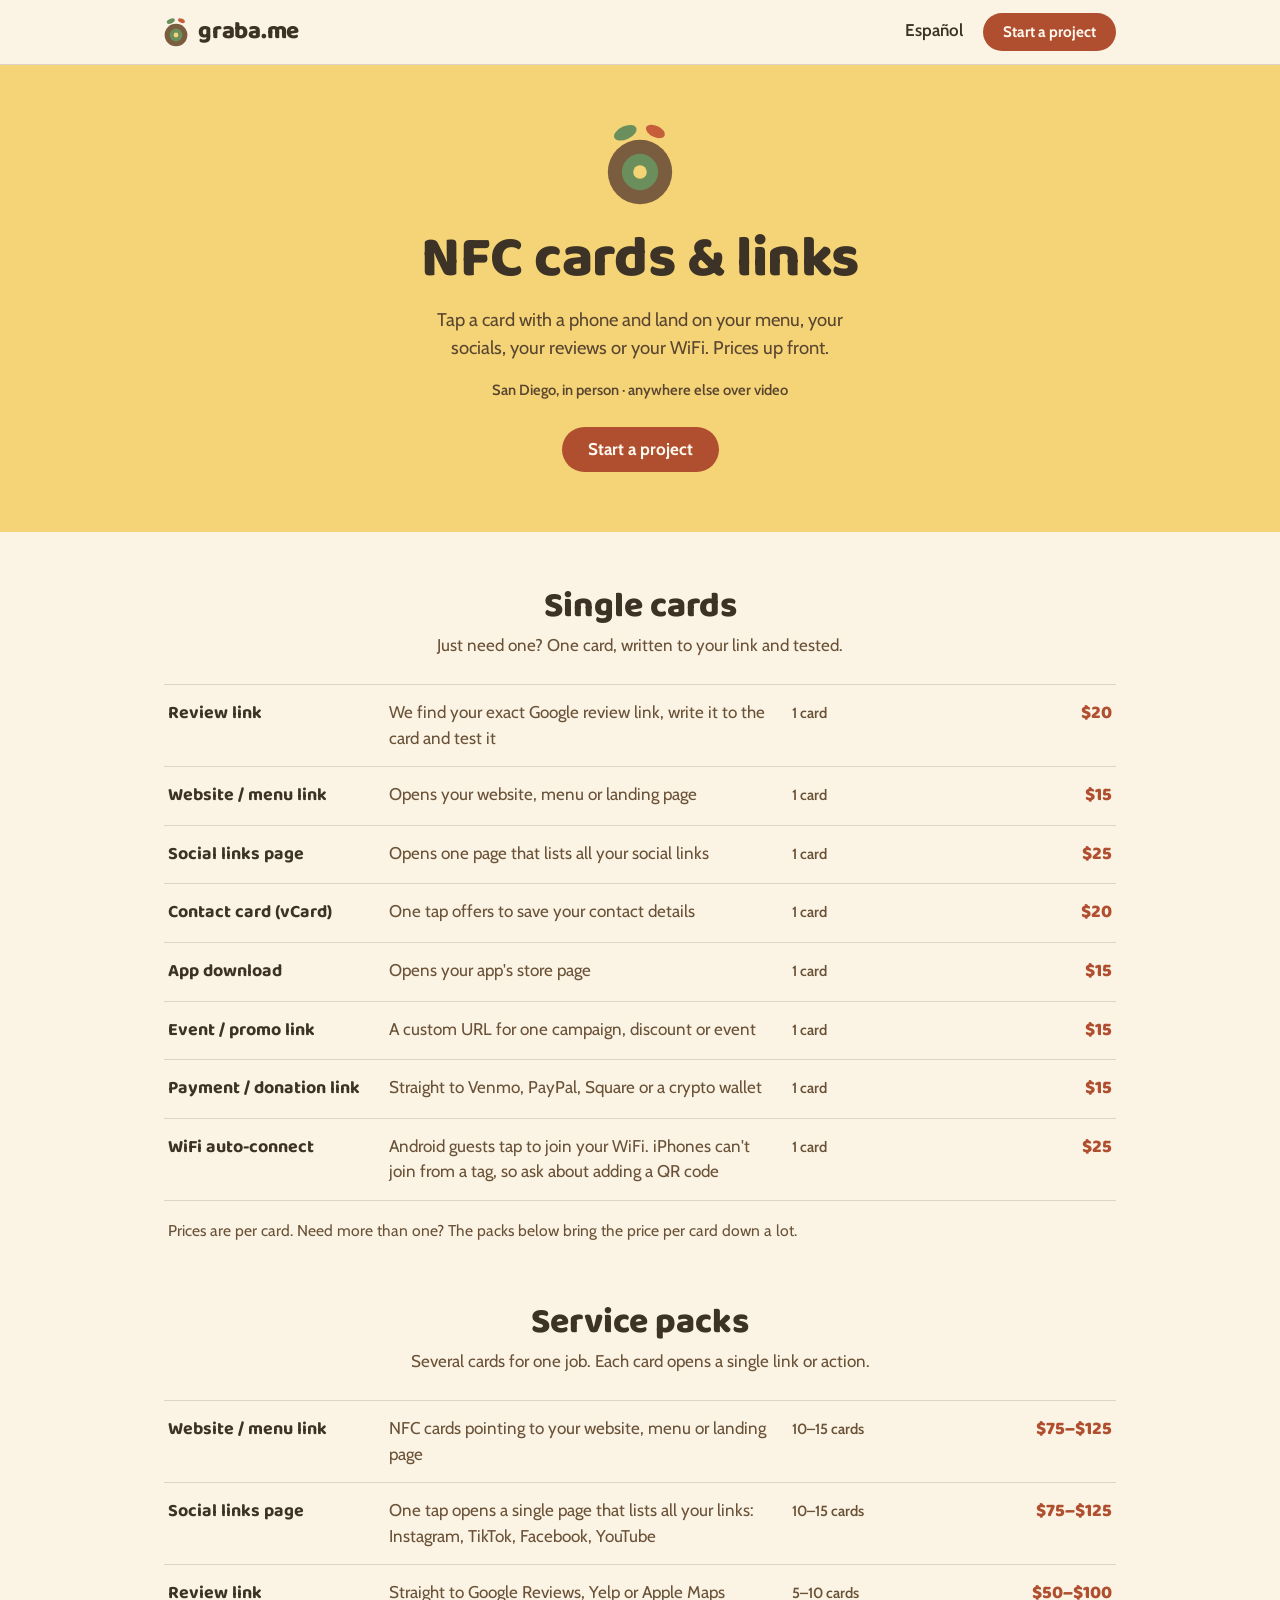
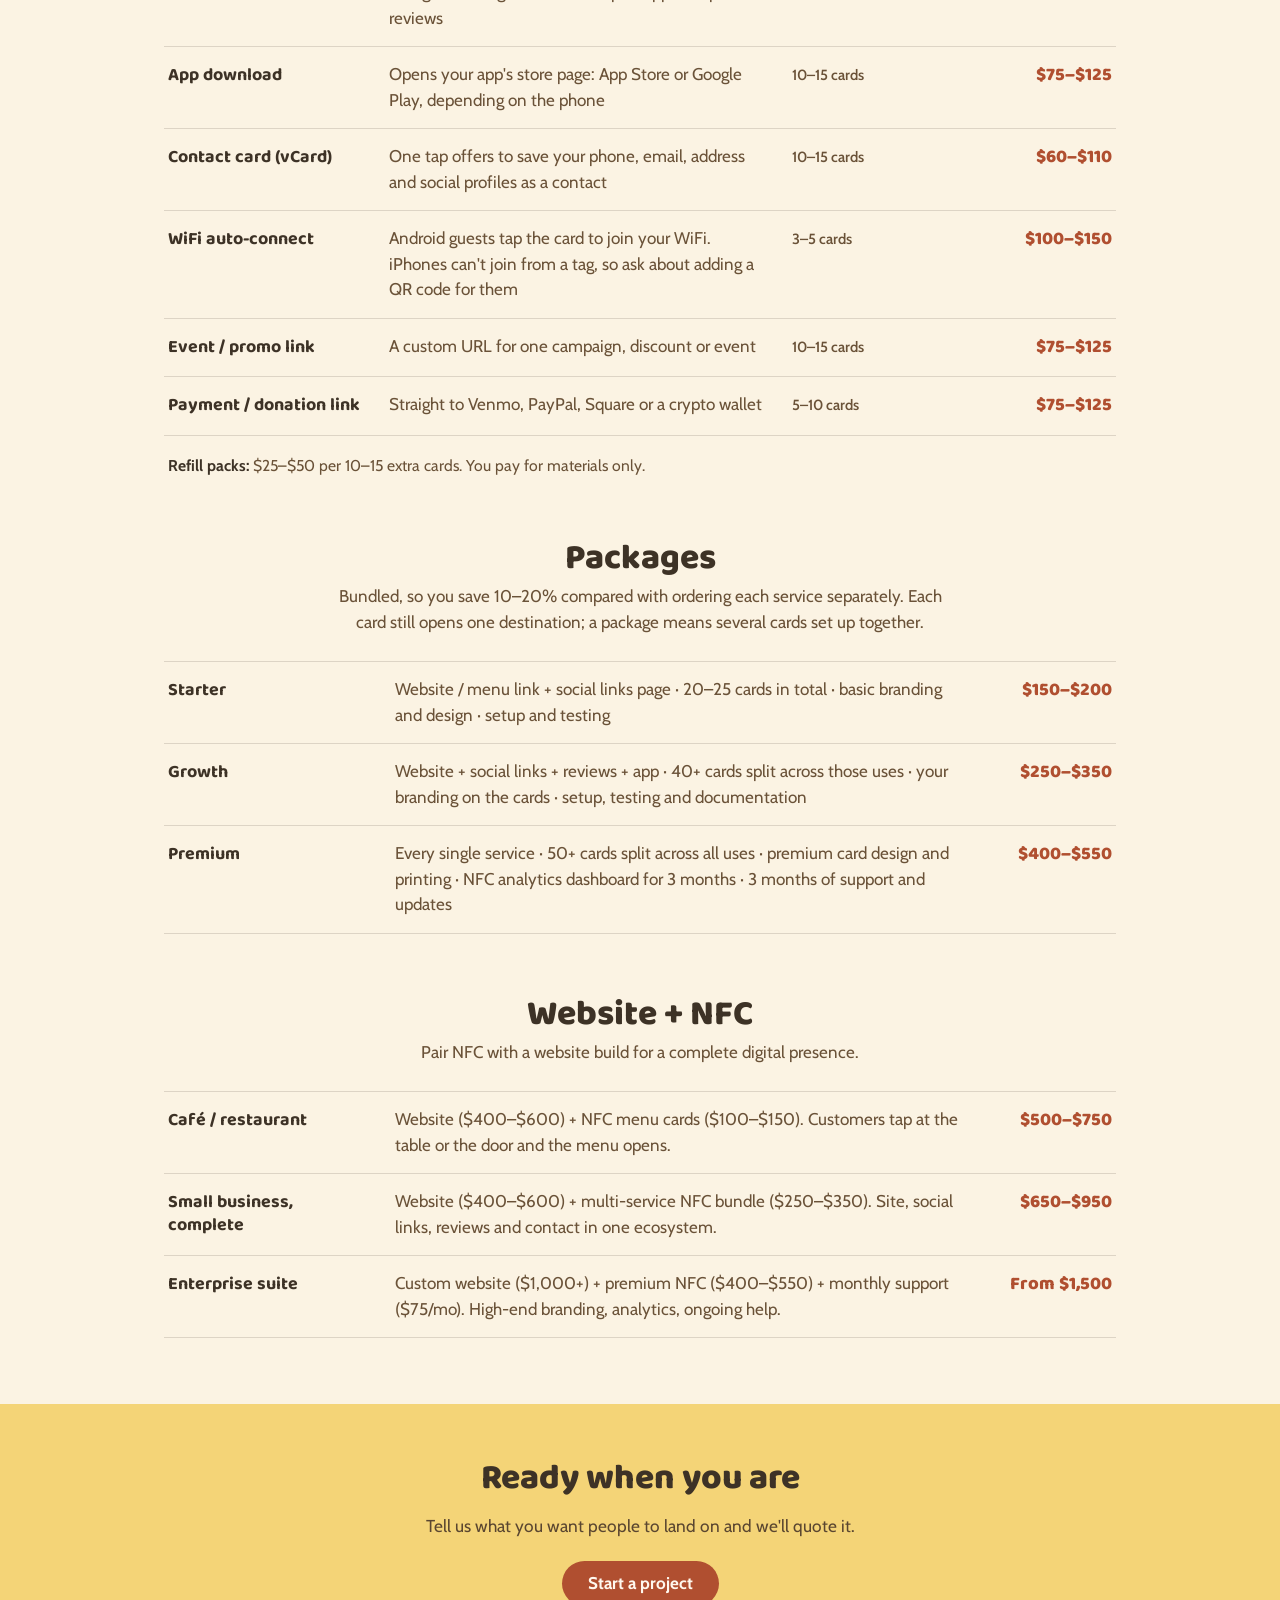
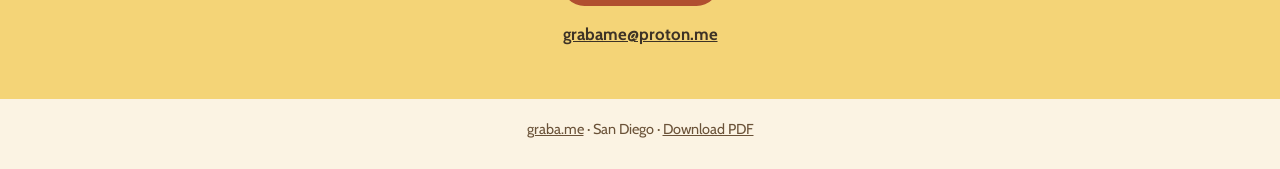
==== nfc/index.html @ 5c81afaf "Added nfc pages and other updates." ====
<!DOCTYPE html>
<html lang="en">
<head>
<meta charset="utf-8">
<meta name="viewport" content="width=device-width, initial-scale=1, viewport-fit=cover">
<title>graba.me — NFC cards &amp; links</title>
<style>
/* Fonts bundled locally (SIL Open Font License, see fonts/OFL-*.txt); no outside loads */
@font-face{font-family:"Baloo 2";font-style:normal;font-weight:400 800;font-display:swap;src:url("fonts/baloo2-latin.woff2") format("woff2")}
@font-face{font-family:"Cabin";font-style:normal;font-weight:400 700;font-display:swap;src:url("fonts/cabin-latin.woff2") format("woff2")}
</style>
<style>
:root{
  --cream:#fbf3e3; --yellow:#f4d477; --terra:#b04f30; --terra-dk:#8f3f26;
  --ink:#3d3226; --muted:#6a5238; --line:rgba(61,50,38,.16);
  --display:"Baloo 2","Poppins","Nunito","Trebuchet MS",system-ui,sans-serif;
  --body:"Cabin","Poppins","Nunito","Trebuchet MS",system-ui,sans-serif;
}
@media (prefers-color-scheme: dark){
  :root:not([data-theme="light"]){ --cream:#2a2219; --ink:#f6ead2; --muted:#d3bf9d; --line:rgba(246,234,210,.2); --terra:#e0845f; --terra-dk:#f0a283; }
}
*{box-sizing:border-box}
html{ background:var(--cream); -webkit-print-color-adjust:exact; print-color-adjust:exact; scroll-padding-top:env(safe-area-inset-top,0px);}
body{margin:0; background:var(--cream); color:var(--ink); font-family:var(--body); font-size:17px; line-height:1.5;
  padding-top:env(safe-area-inset-top,0px); padding-bottom:env(safe-area-inset-bottom,0px);}
a{color:inherit}
:focus-visible{outline:3px solid var(--terra); outline-offset:3px; border-radius:6px}
.wrap{max-width:1000px; margin:0 auto; padding:0 24px}
/* nav */
.nav{border-bottom:1px solid var(--line)}
.nav .wrap{display:flex; align-items:center; justify-content:space-between; gap:12px; min-height:64px}
.brand{display:flex; align-items:center; gap:10px; text-decoration:none; font-family:var(--display); font-weight:800; font-size:1.5rem; letter-spacing:-.01em}
.brand .logo{width:24px; height:auto}
.nav-actions{display:flex; align-items:center; gap:18px}
.langlink{font-weight:600; text-decoration:none; padding:6px 2px; border-bottom:2px solid transparent}
.langlink:hover{border-bottom-color:var(--terra)}
.btn{display:inline-block; background:var(--terra); color:#fff8ee; font-family:var(--body); font-weight:700; text-decoration:none; padding:13px 26px; border-radius:999px; line-height:1.1}
.btn:hover{background:var(--terra-dk)}
.btn.sm{padding:11px 20px; font-size:.95rem}
/* hero */
.hero{background:var(--yellow); color:#3d3226; text-align:center; padding:56px 0 60px}
.hero .logo{width:68px; height:auto; display:block; margin:0 auto 22px}
.hero h1{font-family:var(--display); font-weight:800; font-size:clamp(2.2rem,6.4vw,3.6rem); line-height:1.08; margin:0 auto 16px; letter-spacing:-.01em}
.hero p.lead{max-width:34ch; margin:0 auto 18px; font-size:1.15rem; color:#5a4630}
.hero .place{font-size:.92rem; font-weight:600; color:#5a4630; margin:0 0 26px}
/* sections */
section.block{padding:54px 0 6px}
section.block h2{font-family:var(--display); font-weight:800; font-size:clamp(1.7rem,4.6vw,2.2rem); text-align:center; margin:0 0 6px; line-height:1.15}
section.block .intro{text-align:center; color:var(--muted); margin:0 auto 26px; max-width:52ch}
.rows{border-top:1px solid var(--line)}
.row{display:grid; grid-template-columns:minmax(0,1.15fr) minmax(0,2.2fr) minmax(0,1fr) 7.8rem; column-gap:22px; align-items:baseline; padding:15px 4px; border-bottom:1px solid var(--line); break-inside:avoid}
.row.nometa{grid-template-columns:minmax(0,1.15fr) minmax(0,3.2fr) 7.8rem}
.row .n{font-family:var(--display); font-weight:700; font-size:1.12rem; line-height:1.25}
.row .d{color:var(--muted)}
.row .m{font-size:.92rem; color:var(--muted); font-weight:600}
.row .p{font-family:var(--display); font-weight:800; font-size:1.15rem; color:var(--terra); white-space:nowrap; text-align:right}
.note{break-inside:avoid; orphans:3; widows:3; margin:18px 4px 0; color:var(--muted); font-size:.98rem; max-width:70ch}
.note strong{color:var(--ink)}
/* closing */
.closing{background:var(--yellow); color:#3d3226; text-align:center; padding:48px 0 52px; margin-top:60px; break-inside:avoid}
.closing h2{font-family:var(--display); font-weight:800; font-size:clamp(1.7rem,4.6vw,2.2rem); margin:0 0 8px}
.closing p{margin:0 auto 22px; max-width:40ch; color:#5a4630; font-size:1.08rem}
.closing .mail{display:block; margin-top:16px; font-weight:700; font-size:1.05rem; color:#3d3226}
.foot{padding:20px 0 28px; text-align:center; font-size:.9rem; color:var(--muted)}
/* mobile: rows stack */
@media (max-width:700px){
  body{font-size:16px}
  .wrap{padding:0 18px}
  .nav .wrap{min-height:58px}
  .brand{font-size:1.3rem}
  .nav-actions{gap:12px}
  .nav .btn{display:none}
  .hero{padding:42px 0 46px}
  .row,.row.nometa{grid-template-columns:minmax(0,1fr) auto; row-gap:4px; padding:14px 2px}
  .row .d{grid-column:1 / -1; grid-row:2}
  .row .m{grid-column:1 / -1; grid-row:3; font-size:.88rem}
  .row .p{grid-column:2; grid-row:1}
  .row .m:empty{display:none}
}
/* screen: the spacer table is invisible plumbing */
.paper,.paper thead,.paper tfoot,.paper tbody,.paper tr,.paper td{display:block; padding:0; border:0; width:100%}
.paper .sp{display:none}
/* print / PDF */
@page{ size:Letter; margin:0 }
@media print{
  html,body{background:var(--cream)}
  .paper{display:table; border-collapse:collapse; width:100%}
  .paper thead{display:table-header-group}
  .paper tfoot{display:table-footer-group}
  .paper tbody{display:table-row-group}
  .paper tr{display:table-row}
  .paper td{display:table-cell}
  .paper .sp{display:block}
  .sp-top{height:12mm}
  .sp-bot{height:14mm}
  .row{padding:8px 4px}
  .row .n{font-size:1.02rem}
  .row .d{font-size:.95rem}
  .row .m{font-size:.85rem}
  .nav-actions{display:none}
  .nav .wrap{min-height:52px}
  .hero{padding:26px 0 30px}
  .hero .logo{width:60px; margin-bottom:16px}
  section.block{padding-top:26px}
  section.block h2{break-after:avoid}
  section.block .intro{break-after:avoid; break-inside:avoid; orphans:3; widows:3}
  .closing{margin-top:26px; padding:34px 0 38px}
  body{font-size:14.5px}
  .wrap{padding:0 34px}
  section.block .intro{margin-bottom:16px}
}
@media (prefers-reduced-motion:no-preference){ html{scroll-behavior:smooth} }
</style>
</head>
<body>
<table class="paper"><thead><tr><td><div class="sp sp-top"></div></td></tr></thead><tfoot><tr><td><div class="sp sp-bot"></div></td></tr></tfoot><tbody><tr><td>
<header class="nav"><div class="wrap">
  <a class="brand" href="../" id="top"><svg class="logo" viewBox="95 50 300 375" xmlns="http://www.w3.org/2000/svg" aria-hidden="true">
<ellipse cx="180" cy="102" rx="53" ry="29" transform="rotate(-25 180 102)" fill="#6b8f5c"/>
<ellipse cx="313" cy="96" rx="45" ry="25" transform="rotate(25 313 96)" fill="#c65d3b"/>
<circle cx="245" cy="275" r="142" fill="#7a5c3e"/>
<circle cx="245" cy="275" r="80" fill="#6b8f5c"/>
<circle cx="245" cy="275" r="30" fill="#f4d477"/>
</svg><span>graba.me</span></a>
  <div class="nav-actions">
    <a class="langlink" href="es.html" hreflang="es">Español</a>
    <a class="btn sm" href="mailto:grabame@proton.me?subject=NFC%20project">Start a project</a>
  </div>
</div></header>
<main>
<div class="hero"><div class="wrap">
  <svg class="logo" viewBox="95 50 300 375" xmlns="http://www.w3.org/2000/svg" aria-hidden="true">
<ellipse cx="180" cy="102" rx="53" ry="29" transform="rotate(-25 180 102)" fill="#6b8f5c"/>
<ellipse cx="313" cy="96" rx="45" ry="25" transform="rotate(25 313 96)" fill="#c65d3b"/>
<circle cx="245" cy="275" r="142" fill="#7a5c3e"/>
<circle cx="245" cy="275" r="80" fill="#6b8f5c"/>
<circle cx="245" cy="275" r="30" fill="#f4d477"/>
</svg>
  <h1>NFC cards &amp; links</h1>
  <p class="lead">Tap a card with a phone and land on your menu, your socials, your reviews or your WiFi. Prices up front.</p>
  <p class="place">San Diego, in person · anywhere else over video</p>
  <a class="btn" href="mailto:grabame@proton.me?subject=NFC%20project">Start a project</a>
</div></div>
<section class="block"><div class="wrap">
<h2>Single cards</h2>
<p class="intro">Just need one? One card, written to your link and tested.</p>
<div class="rows" role="list">
<div class="row" role="listitem"><div class="n">Review link</div><div class="d">We find your exact Google review link, write it to the card and test it</div><div class="m">1 card</div><div class="p">$20</div></div>
<div class="row" role="listitem"><div class="n">Website / menu link</div><div class="d">Opens your website, menu or landing page</div><div class="m">1 card</div><div class="p">$15</div></div>
<div class="row" role="listitem"><div class="n">Social links page</div><div class="d">Opens one page that lists all your social links</div><div class="m">1 card</div><div class="p">$25</div></div>
<div class="row" role="listitem"><div class="n">Contact card (vCard)</div><div class="d">One tap offers to save your contact details</div><div class="m">1 card</div><div class="p">$20</div></div>
<div class="row" role="listitem"><div class="n">App download</div><div class="d">Opens your app&#x27;s store page</div><div class="m">1 card</div><div class="p">$15</div></div>
<div class="row" role="listitem"><div class="n">Event / promo link</div><div class="d">A custom URL for one campaign, discount or event</div><div class="m">1 card</div><div class="p">$15</div></div>
<div class="row" role="listitem"><div class="n">Payment / donation link</div><div class="d">Straight to Venmo, PayPal, Square or a crypto wallet</div><div class="m">1 card</div><div class="p">$15</div></div>
<div class="row" role="listitem"><div class="n">WiFi auto-connect</div><div class="d">Android guests tap to join your WiFi. iPhones can&#x27;t join from a tag, so ask about adding a QR code</div><div class="m">1 card</div><div class="p">$25</div></div>
</div>
<p class="note">Prices are per card. Need more than one? The packs below bring the price per card down a lot.</p>
</div></section>
<section class="block"><div class="wrap">
<h2>Service packs</h2>
<p class="intro">Several cards for one job. Each card opens a single link or action.</p>
<div class="rows" role="list">
<div class="row" role="listitem"><div class="n">Website / menu link</div><div class="d">NFC cards pointing to your website, menu or landing page</div><div class="m">10–15 cards</div><div class="p">$75–$125</div></div>
<div class="row" role="listitem"><div class="n">Social links page</div><div class="d">One tap opens a single page that lists all your links: Instagram, TikTok, Facebook, YouTube</div><div class="m">10–15 cards</div><div class="p">$75–$125</div></div>
<div class="row" role="listitem"><div class="n">Review link</div><div class="d">Straight to Google Reviews, Yelp or Apple Maps reviews</div><div class="m">5–10 cards</div><div class="p">$50–$100</div></div>
<div class="row" role="listitem"><div class="n">App download</div><div class="d">Opens your app&#x27;s store page: App Store or Google Play, depending on the phone</div><div class="m">10–15 cards</div><div class="p">$75–$125</div></div>
<div class="row" role="listitem"><div class="n">Contact card (vCard)</div><div class="d">One tap offers to save your phone, email, address and social profiles as a contact</div><div class="m">10–15 cards</div><div class="p">$60–$110</div></div>
<div class="row" role="listitem"><div class="n">WiFi auto-connect</div><div class="d">Android guests tap the card to join your WiFi. iPhones can&#x27;t join from a tag, so ask about adding a QR code for them</div><div class="m">3–5 cards</div><div class="p">$100–$150</div></div>
<div class="row" role="listitem"><div class="n">Event / promo link</div><div class="d">A custom URL for one campaign, discount or event</div><div class="m">10–15 cards</div><div class="p">$75–$125</div></div>
<div class="row" role="listitem"><div class="n">Payment / donation link</div><div class="d">Straight to Venmo, PayPal, Square or a crypto wallet</div><div class="m">5–10 cards</div><div class="p">$75–$125</div></div>
</div>
<p class="note"><strong>Refill packs:</strong> $25–$50 per 10–15 extra cards. You pay for materials only.</p>
</div></section>
<section class="block"><div class="wrap">
<h2>Packages</h2>
<p class="intro">Bundled, so you save 10–20% compared with ordering each service separately. Each card still opens one destination; a package means several cards set up together.</p>
<div class="rows" role="list">
<div class="row nometa" role="listitem"><div class="n">Starter</div><div class="d">Website / menu link + social links page · 20–25 cards in total · basic branding and design · setup and testing</div><div class="p">$150–$200</div></div>
<div class="row nometa" role="listitem"><div class="n">Growth</div><div class="d">Website + social links + reviews + app · 40+ cards split across those uses · your branding on the cards · setup, testing and documentation</div><div class="p">$250–$350</div></div>
<div class="row nometa" role="listitem"><div class="n">Premium</div><div class="d">Every single service · 50+ cards split across all uses · premium card design and printing · NFC analytics dashboard for 3 months · 3 months of support and updates</div><div class="p">$400–$550</div></div>
</div>

</div></section>
<section class="block"><div class="wrap">
<h2>Website + NFC</h2>
<p class="intro">Pair NFC with a website build for a complete digital presence.</p>
<div class="rows" role="list">
<div class="row nometa" role="listitem"><div class="n">Café / restaurant</div><div class="d">Website ($400–$600) + NFC menu cards ($100–$150). Customers tap at the table or the door and the menu opens.</div><div class="p">$500–$750</div></div>
<div class="row nometa" role="listitem"><div class="n">Small business, complete</div><div class="d">Website ($400–$600) + multi-service NFC bundle ($250–$350). Site, social links, reviews and contact in one ecosystem.</div><div class="p">$650–$950</div></div>
<div class="row nometa" role="listitem"><div class="n">Enterprise suite</div><div class="d">Custom website ($1,000+) + premium NFC ($400–$550) + monthly support ($75/mo). High-end branding, analytics, ongoing help.</div><div class="p">From $1,500</div></div>
</div>

</div></section>
<div class="closing"><div class="wrap">
  <h2>Ready when you are</h2>
  <p>Tell us what you want people to land on and we&#x27;ll quote it.</p>
  <a class="btn" href="mailto:grabame@proton.me?subject=NFC%20project">Start a project</a>
  <a class="mail" href="mailto:grabame@proton.me">grabame@proton.me</a>
</div></div>
</main>
<footer class="foot"><div class="wrap"><a href="../">graba.me</a> · San Diego · <a href="graba-me-nfc-en.pdf">Download PDF</a></div></footer>
</td></tr></tbody></table>
</body>
</html>
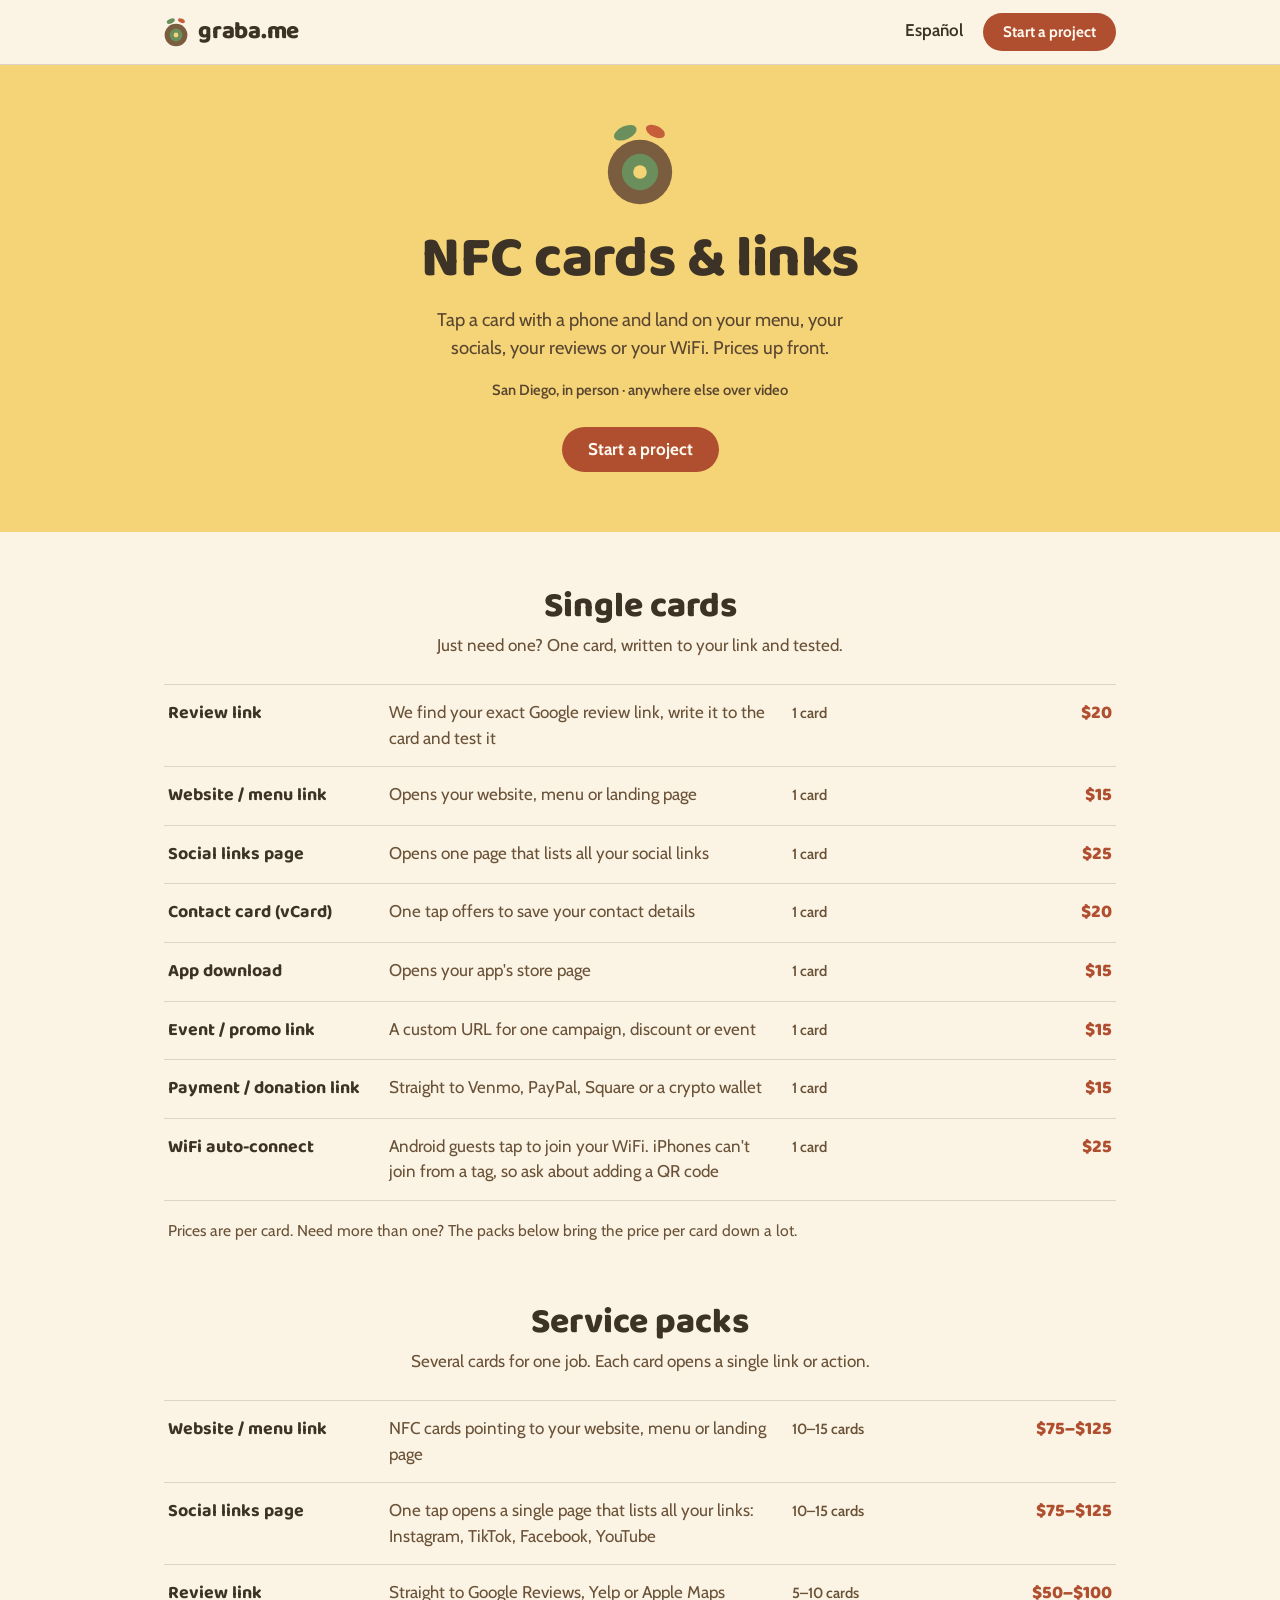
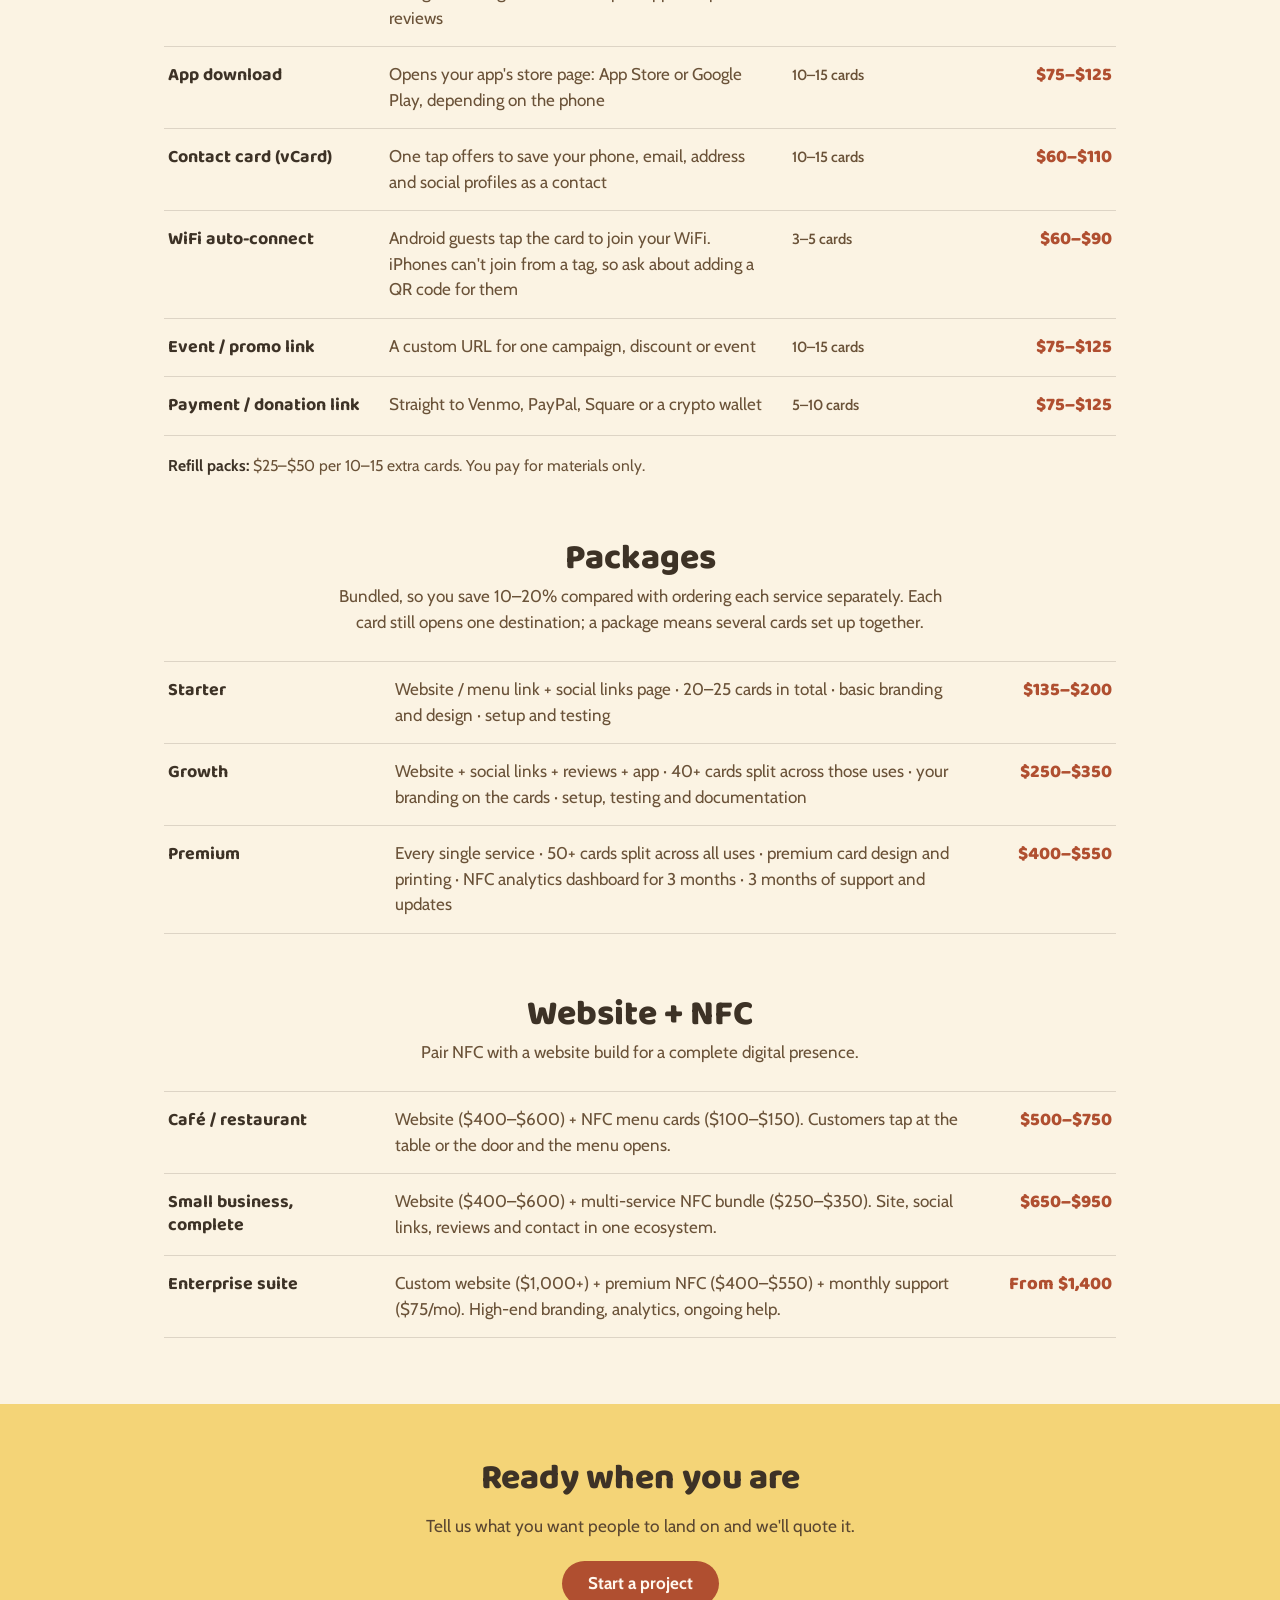
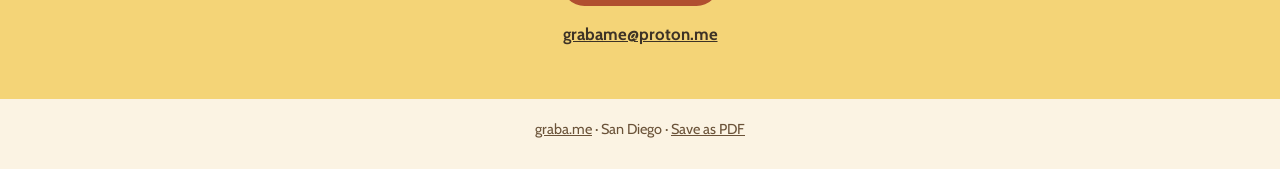
==== commit 490a00eb: "Fix NFC pricing inconsistencies and switch PDF export to print-on-demand WiFi auto-connect was price" ====
--- a/nfc/index.html
+++ b/nfc/index.html
@@ -165,7 +165,7 @@
 <div class="row" role="listitem"><div class="n">Review link</div><div class="d">Straight to Google Reviews, Yelp or Apple Maps reviews</div><div class="m">5–10 cards</div><div class="p">$50–$100</div></div>
 <div class="row" role="listitem"><div class="n">App download</div><div class="d">Opens your app&#x27;s store page: App Store or Google Play, depending on the phone</div><div class="m">10–15 cards</div><div class="p">$75–$125</div></div>
 <div class="row" role="listitem"><div class="n">Contact card (vCard)</div><div class="d">One tap offers to save your phone, email, address and social profiles as a contact</div><div class="m">10–15 cards</div><div class="p">$60–$110</div></div>
-<div class="row" role="listitem"><div class="n">WiFi auto-connect</div><div class="d">Android guests tap the card to join your WiFi. iPhones can&#x27;t join from a tag, so ask about adding a QR code for them</div><div class="m">3–5 cards</div><div class="p">$100–$150</div></div>
+<div class="row" role="listitem"><div class="n">WiFi auto-connect</div><div class="d">Android guests tap the card to join your WiFi. iPhones can&#x27;t join from a tag, so ask about adding a QR code for them</div><div class="m">3–5 cards</div><div class="p">$60–$90</div></div>
 <div class="row" role="listitem"><div class="n">Event / promo link</div><div class="d">A custom URL for one campaign, discount or event</div><div class="m">10–15 cards</div><div class="p">$75–$125</div></div>
 <div class="row" role="listitem"><div class="n">Payment / donation link</div><div class="d">Straight to Venmo, PayPal, Square or a crypto wallet</div><div class="m">5–10 cards</div><div class="p">$75–$125</div></div>
 </div>
@@ -175,7 +175,7 @@
 <h2>Packages</h2>
 <p class="intro">Bundled, so you save 10–20% compared with ordering each service separately. Each card still opens one destination; a package means several cards set up together.</p>
 <div class="rows" role="list">
-<div class="row nometa" role="listitem"><div class="n">Starter</div><div class="d">Website / menu link + social links page · 20–25 cards in total · basic branding and design · setup and testing</div><div class="p">$150–$200</div></div>
+<div class="row nometa" role="listitem"><div class="n">Starter</div><div class="d">Website / menu link + social links page · 20–25 cards in total · basic branding and design · setup and testing</div><div class="p">$135–$200</div></div>
 <div class="row nometa" role="listitem"><div class="n">Growth</div><div class="d">Website + social links + reviews + app · 40+ cards split across those uses · your branding on the cards · setup, testing and documentation</div><div class="p">$250–$350</div></div>
 <div class="row nometa" role="listitem"><div class="n">Premium</div><div class="d">Every single service · 50+ cards split across all uses · premium card design and printing · NFC analytics dashboard for 3 months · 3 months of support and updates</div><div class="p">$400–$550</div></div>
 </div>
@@ -187,7 +187,7 @@
 <div class="rows" role="list">
 <div class="row nometa" role="listitem"><div class="n">Café / restaurant</div><div class="d">Website ($400–$600) + NFC menu cards ($100–$150). Customers tap at the table or the door and the menu opens.</div><div class="p">$500–$750</div></div>
 <div class="row nometa" role="listitem"><div class="n">Small business, complete</div><div class="d">Website ($400–$600) + multi-service NFC bundle ($250–$350). Site, social links, reviews and contact in one ecosystem.</div><div class="p">$650–$950</div></div>
-<div class="row nometa" role="listitem"><div class="n">Enterprise suite</div><div class="d">Custom website ($1,000+) + premium NFC ($400–$550) + monthly support ($75/mo). High-end branding, analytics, ongoing help.</div><div class="p">From $1,500</div></div>
+<div class="row nometa" role="listitem"><div class="n">Enterprise suite</div><div class="d">Custom website ($1,000+) + premium NFC ($400–$550) + monthly support ($75/mo). High-end branding, analytics, ongoing help.</div><div class="p">From $1,400</div></div>
 </div>
 
 </div></section>
@@ -198,7 +198,7 @@
   <a class="mail" href="mailto:grabame@proton.me">grabame@proton.me</a>
 </div></div>
 </main>
-<footer class="foot"><div class="wrap"><a href="../">graba.me</a> · San Diego · <a href="graba-me-nfc-en.pdf">Download PDF</a></div></footer>
+<footer class="foot"><div class="wrap"><a href="../">graba.me</a> · San Diego · <a href="#" onclick="window.print();return false;">Save as PDF</a></div></footer>
 </td></tr></tbody></table>
 </body>
 </html>
